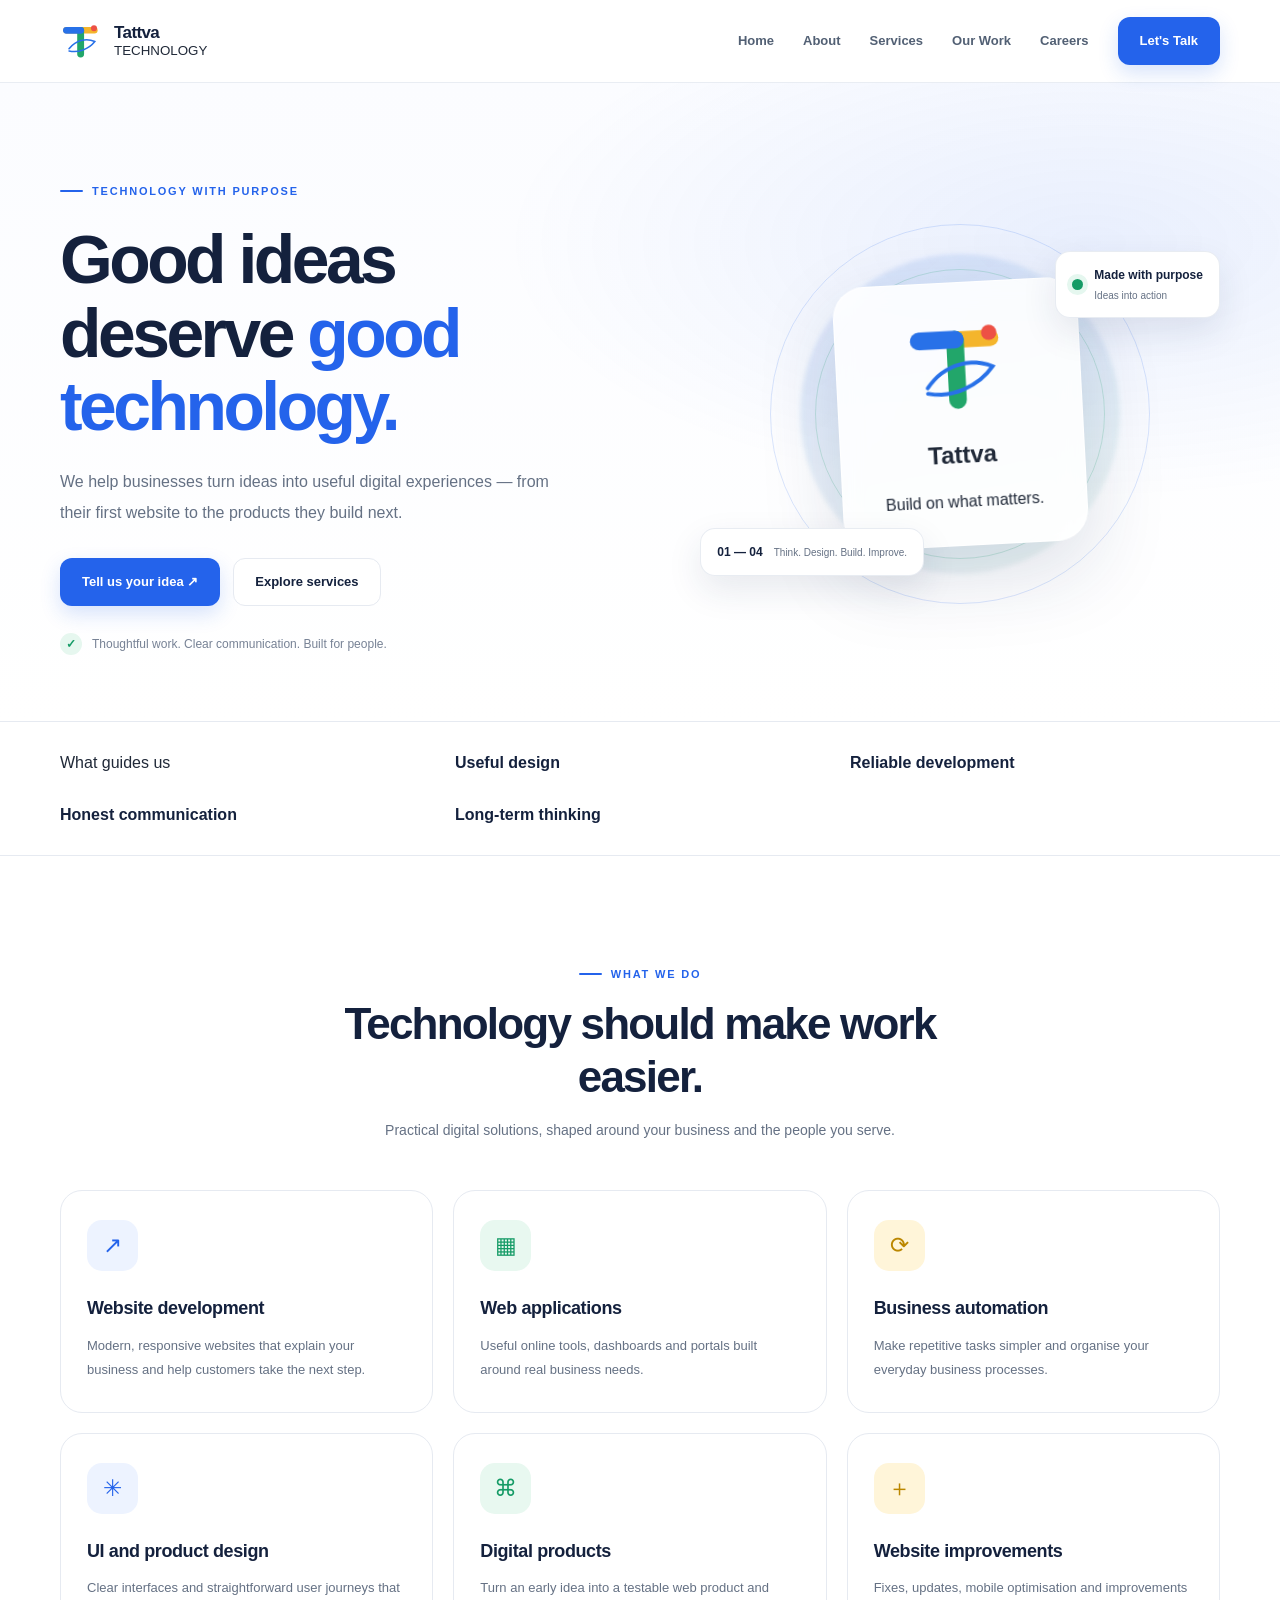
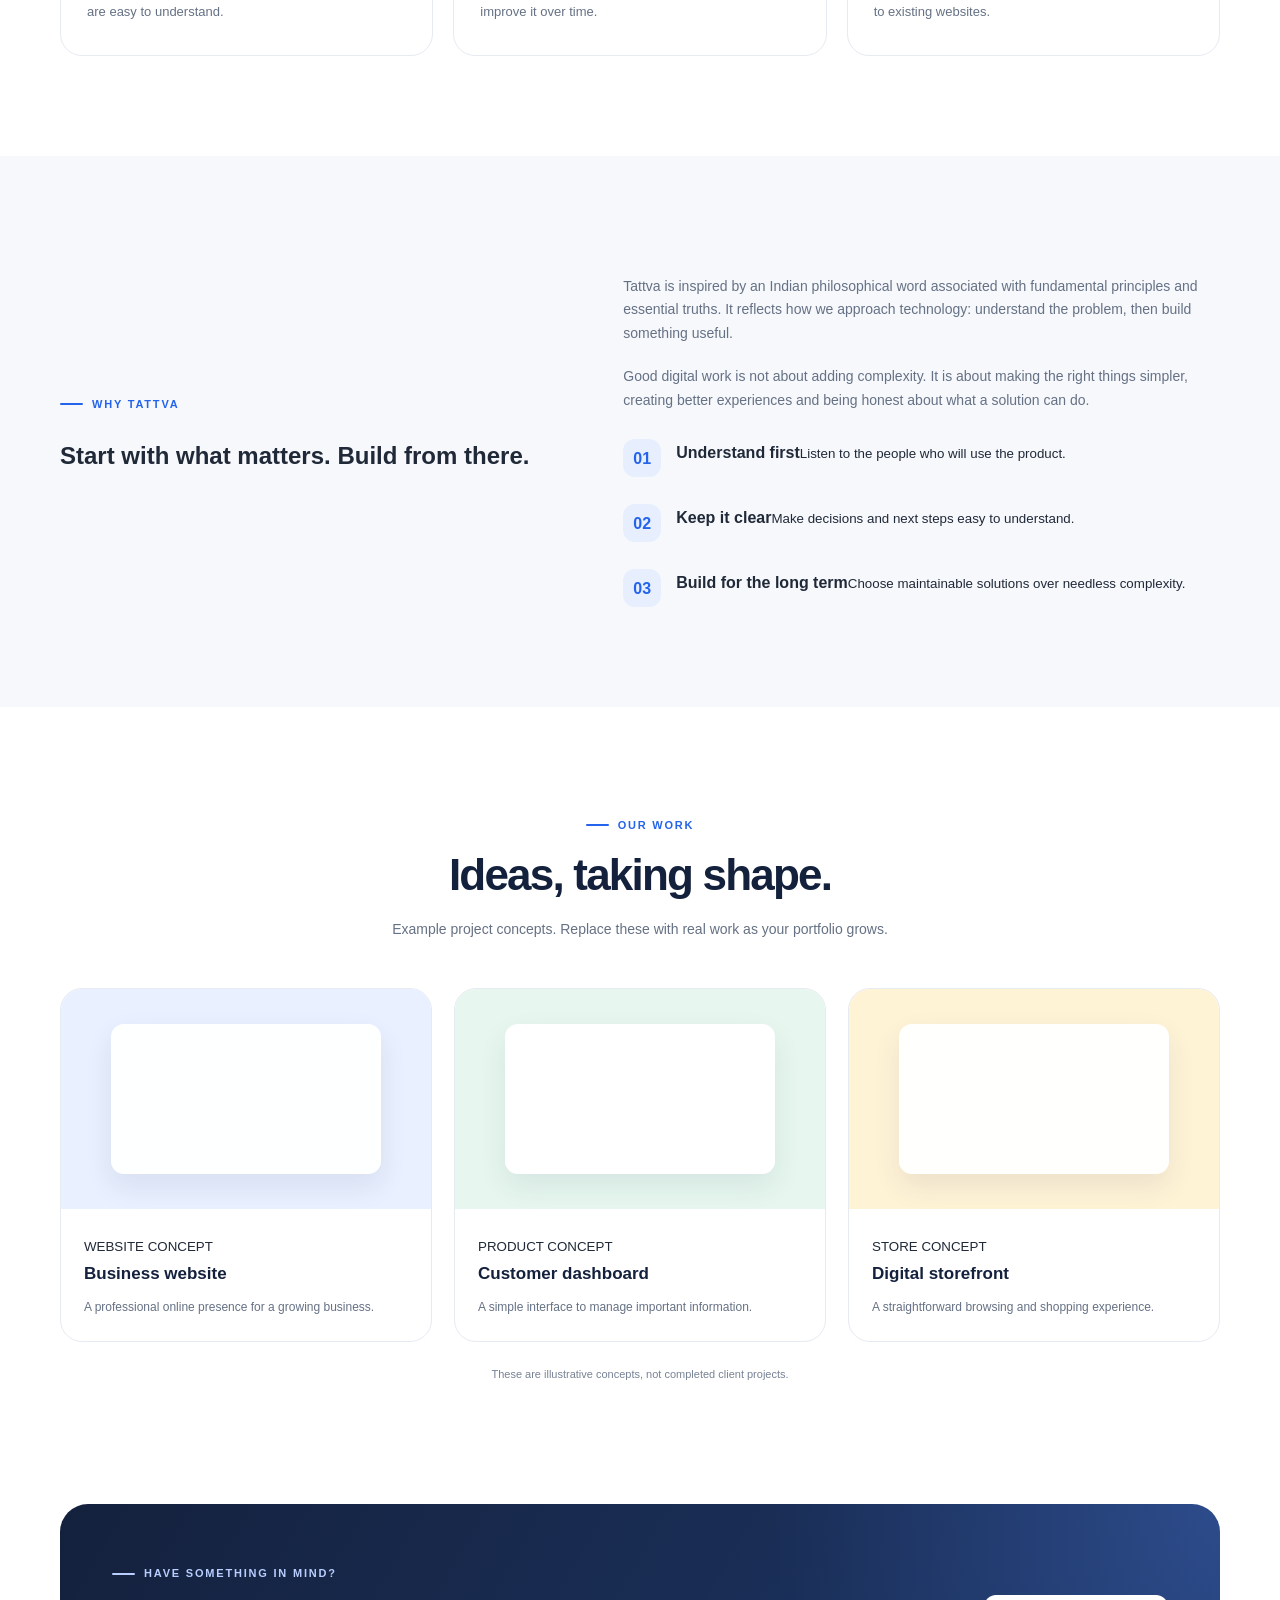
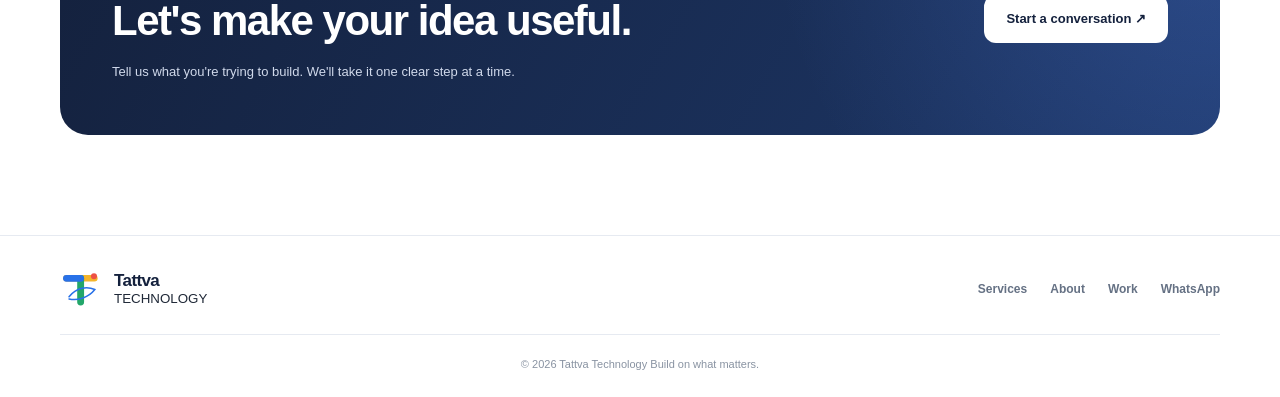
==== index.html @ 2cbcc50c "Add Tattva Technology website and careers page" ====
<!DOCTYPE html>
<html lang="en">
<head>
  <meta charset="UTF-8">
  <meta name="viewport" content="width=device-width, initial-scale=1.0">
  <meta name="theme-color" content="#ffffff">
  <meta name="description" content="Tattva Technology builds thoughtful websites, web applications and digital products.">
  <title>Tattva Technology | Build on what matters</title>
  <link rel="stylesheet" href="css/style.css">
  <script src="js/script.js" defer></script>
</head>
<body>

  <header class="header">
    <div class="container nav">
      <a class="brand" href="#home" aria-label="Tattva Technology home">
        <svg class="logo" viewBox="0 0 100 100" aria-hidden="true">
          <path d="M15 24H80" stroke="#F4B52C" stroke-width="15" stroke-linecap="round"/>
          <path d="M48 24V79" stroke="#22A66A" stroke-width="16" stroke-linecap="round"/>
          <path d="M15 24H48" stroke="#2871E8" stroke-width="16" stroke-linecap="round"/>
          <path d="M21 67C38 44 64 42 81 50C67 68 42 77 21 72" fill="none" stroke="#2871E8" stroke-width="3.5" stroke-linecap="round"/>
          <circle cx="79" cy="19" r="7" fill="#ED5145"/>
        </svg>
        <span class="brand-text">
          <strong>Tattva</strong>
          <small>TECHNOLOGY</small>
        </span>
      </a>

      <button class="menu-button" id="menuButton" aria-expanded="false" aria-controls="navLinks">Menu</button>

      
<nav class="nav-links" id="navLinks" aria-label="Main navigation">
  <a href="index.html">Home</a>
  <a href="about.html">About</a>
  <a href="services.html">Services</a>
  <a href="#work">Our Work</a>
  <a href="./careers.html">Careers</a>
  <a class="button button-blue" href="contact.html">Let's Talk</a>
</nav>

    </div>
  </header>

  <main>
    <section class="hero" id="home">
      <div class="container hero-grid">
        <div class="hero-copy">
          <span class="eyebrow">Technology with purpose</span>
          <h1>Good ideas deserve <span>good technology.</span></h1>
          <p>
            We help businesses turn ideas into useful digital experiences —
            from their first website to the products they build next.
          </p>
          <div class="actions">
            <a class="button button-blue" href="#contact">Tell us your idea ↗</a>
            <a class="button button-light" href="#services">Explore services</a>
          </div>
          <div class="hero-note">Thoughtful work. Clear communication. Built for people.</div>
        </div>

        <div class="brand-art">
          <div class="art-ring ring-one"></div>
          <div class="art-ring ring-two"></div>
          <div class="art-card">
            <svg class="large-logo" viewBox="0 0 100 100" role="img" aria-label="Tattva Technology logo">
              <path d="M15 24H80" stroke="#F4B52C" stroke-width="15" stroke-linecap="round"/>
              <path d="M48 24V79" stroke="#22A66A" stroke-width="16" stroke-linecap="round"/>
              <path d="M15 24H48" stroke="#2871E8" stroke-width="16" stroke-linecap="round"/>
              <path d="M21 67C38 44 64 42 81 50C67 68 42 77 21 72" fill="none" stroke="#2871E8" stroke-width="3.5" stroke-linecap="round"/>
              <circle cx="79" cy="19" r="7" fill="#ED5145"/>
            </svg>
            <h2>Tattva</h2>
            <p>Build on what matters.</p>
          </div>
          <div class="float-card float-top">
            <span class="status-dot"></span>
            <div><strong>Made with purpose</strong><small>Ideas into action</small></div>
          </div>
          <div class="float-card float-bottom">
            <strong>01 — 04</strong>
            <small>Think. Design. Build. Improve.</small>
          </div>
        </div>
      </div>
    </section>

    <section class="values">
      <div class="container values-row">
        <span>What guides us</span>
        <strong>Useful design</strong>
        <strong>Reliable development</strong>
        <strong>Honest communication</strong>
        <strong>Long-term thinking</strong>
      </div>
    </section>

    <section class="section" id="services">
      <div class="container">
        <div class="section-heading">
          <span class="eyebrow">What we do</span>
          <h2>Technology should make work easier.</h2>
          <p>Practical digital solutions, shaped around your business and the people you serve.</p>
        </div>

        <div class="service-grid">
          <article class="service-card">
            <div class="service-icon">↗</div>
            <h3>Website development</h3>
            <p>Modern, responsive websites that explain your business and help customers take the next step.</p>
          </article>
          <article class="service-card">
            <div class="service-icon">▦</div>
            <h3>Web applications</h3>
            <p>Useful online tools, dashboards and portals built around real business needs.</p>
          </article>
          <article class="service-card">
            <div class="service-icon">⟳</div>
            <h3>Business automation</h3>
            <p>Make repetitive tasks simpler and organise your everyday business processes.</p>
          </article>
          <article class="service-card">
            <div class="service-icon">✳</div>
            <h3>UI and product design</h3>
            <p>Clear interfaces and straightforward user journeys that are easy to understand.</p>
          </article>
          <article class="service-card">
            <div class="service-icon">⌘</div>
            <h3>Digital products</h3>
            <p>Turn an early idea into a testable web product and improve it over time.</p>
          </article>
          <article class="service-card">
            <div class="service-icon">＋</div>
            <h3>Website improvements</h3>
            <p>Fixes, updates, mobile optimisation and improvements to existing websites.</p>
          </article>
        </div>
      </div>
    </section>

    <section class="section about-section" id="about">
      <div class="container about-grid">
        <div>
          <span class="eyebrow">Why Tattva</span>
          <h2>Start with what matters. Build from there.</h2>
        </div>
        <div class="about-copy">
          <p>
            Tattva is inspired by an Indian philosophical word associated with
            fundamental principles and essential truths. It reflects how we
            approach technology: understand the problem, then build something useful.
          </p>
          <p>
            Good digital work is not about adding complexity. It is about making
            the right things simpler, creating better experiences and being honest
            about what a solution can do.
          </p>
          <div class="principle">
            <span>01</span><div><strong>Understand first</strong><small>Listen to the people who will use the product.</small></div>
          </div>
          <div class="principle">
            <span>02</span><div><strong>Keep it clear</strong><small>Make decisions and next steps easy to understand.</small></div>
          </div>
          <div class="principle">
            <span>03</span><div><strong>Build for the long term</strong><small>Choose maintainable solutions over needless complexity.</small></div>
          </div>
        </div>
      </div>
    </section>

    <section class="section" id="work">
      <div class="container">
        <div class="section-heading">
          <span class="eyebrow">Our work</span>
          <h2>Ideas, taking shape.</h2>
          <p>Example project concepts. Replace these with real work as your portfolio grows.</p>
        </div>
        <div class="work-grid">
          <article class="work-card">
            <div class="work-preview preview-blue">
              <div class="mock-page"><i></i><i></i><i></i><b></b></div>
            </div>
            <div class="work-copy"><small>WEBSITE CONCEPT</small><h3>Business website</h3><p>A professional online presence for a growing business.</p></div>
          </article>
          <article class="work-card">
            <div class="work-preview preview-green">
              <div class="mock-page"><i></i><i></i><b></b><i></i></div>
            </div>
            <div class="work-copy"><small>PRODUCT CONCEPT</small><h3>Customer dashboard</h3><p>A simple interface to manage important information.</p></div>
          </article>
          <article class="work-card">
            <div class="work-preview preview-gold">
              <div class="mock-page"><i></i><i></i><i></i><b></b></div>
            </div>
            <div class="work-copy"><small>STORE CONCEPT</small><h3>Digital storefront</h3><p>A straightforward browsing and shopping experience.</p></div>
          </article>
        </div>
        <p class="disclaimer">These are illustrative concepts, not completed client projects.</p>
      </div>
    </section>

   <section class="contact-section" id="contact">
  <div class="container contact-panel">
    <div>
      <span class="eyebrow">Have something in mind?</span>
      <h2>Let's make your idea useful.</h2>
      <p>Tell us what you're trying to build. We'll take it one clear step at a time.</p>
    </div>

    <a class="button button-white" href="./contact.html">
      Start a conversation ↗
    </a>
  </div>
</section>

  </main>

  <footer class="footer">
    <div class="container footer-row">
      <a class="brand" href="#home">
        <svg class="logo" viewBox="0 0 100 100" aria-hidden="true">
          <path d="M15 24H80" stroke="#F4B52C" stroke-width="15" stroke-linecap="round"/>
          <path d="M48 24V79" stroke="#22A66A" stroke-width="16" stroke-linecap="round"/>
          <path d="M15 24H48" stroke="#2871E8" stroke-width="16" stroke-linecap="round"/>
          <path d="M21 67C38 44 64 42 81 50C67 68 42 77 21 72" fill="none" stroke="#2871E8" stroke-width="3.5" stroke-linecap="round"/>
          <circle cx="79" cy="19" r="7" fill="#ED5145"/>
        </svg>
        <span class="brand-text"><strong>Tattva</strong><small>TECHNOLOGY</small></span>
      </a>
      <div class="footer-right">
        <a href="#services">Services</a>
        <a href="#about">About</a>
        <a href="#work">Work</a>
        <a id="whatsappLink" href="#">WhatsApp</a>
      </div>
    </div>
    <div class="container copyright">
      <span>© <span id="year"></span> Tattva Technology</span>
      <span>Build on what matters.</span>
    </div>
  </footer>

</body>
</html>
---- css/style.css ----
/* =========================================
   TATTVA TECHNOLOGY
   Premium, responsive website styles
   ========================================= */

:root {
  --navy: #14213d;
  --blue: #2463eb;
  --blue-dark: #1747b8;
  --green: #159b66;
  --yellow: #fbbc05;
  --red: #ea4335;
  --ink: #202938;
  --muted: #657184;
  --light: #f6f8fc;
  --border: #e6eaf1;
  --white: #ffffff;
  --radius: 22px;
  --shadow: 0 18px 55px rgba(24, 42, 77, 0.09);
}

* {
  box-sizing: border-box;
  margin: 0;
  padding: 0;
}

html {
  scroll-behavior: smooth;
  scroll-padding-top: 90px;
}

body {
  font-family: Inter, "Segoe UI", Arial, sans-serif;
  color: var(--ink);
  background: var(--white);
  line-height: 1.7;
  -webkit-font-smoothing: antialiased;
}

body,
button,
a {
  -webkit-tap-highlight-color: transparent;
}

a {
  color: inherit;
  text-decoration: none;
}

button {
  font: inherit;
}

img,
svg {
  max-width: 100%;
}

.container {
  width: min(1160px, calc(100% - 48px));
  margin-inline: auto;
}

/* Header and navigation */

.header {
  position: sticky;
  top: 0;
  z-index: 100;
  background: rgba(255, 255, 255, 0.94);
  border-bottom: 1px solid rgba(230, 234, 241, 0.85);
  backdrop-filter: blur(16px);
}

.nav {
  min-height: 82px;
  display: flex;
  align-items: center;
  justify-content: space-between;
  gap: 24px;
}

.brand {
  display: inline-flex;
  align-items: center;
  gap: 11px;
  flex-shrink: 0;
}

.logo {
  width: 43px;
  height: 43px;
  display: block;
}

.brand-text {
  display: flex;
  flex-direction: column;
  line-height: 1.2;
}

.brand-text strong {
  font-size: 17px;
  font-weight: 750;
  letter-spacing: -0.6px;
  color: var(--navy);
}

.brand-text span {
  margin-top: 4px;
  font-size: 10px;
  letter-spacing: 2.1px;
  color: var(--muted);
  text-transform: uppercase;
}

.nav-links {
  display: flex;
  align-items: center;
  gap: 29px;
}

.nav-links a {
  font-size: 13px;
  font-weight: 600;
  color: #526074;
  transition: color 0.2s ease;
}

.nav-links a:hover {
  color: var(--blue);
}

.nav-links a.button {
  color: var(--white);
}

.menu-button {
  display: none;
  width: 44px;
  height: 44px;
  border: 1px solid var(--border);
  border-radius: 12px;
  background: var(--white);
  color: var(--navy);
  cursor: pointer;
  font-size: 24px;
}

/* Buttons */

.button {
  display: inline-flex;
  align-items: center;
  justify-content: center;
  gap: 9px;
  min-height: 48px;
  padding: 12px 21px;
  border: 1px solid transparent;
  border-radius: 12px;
  font-size: 13px;
  font-weight: 700;
  text-align: center;
  cursor: pointer;
  transition:
    transform 0.2s ease,
    background 0.2s ease,
    box-shadow 0.2s ease;
}

.button:hover {
  transform: translateY(-2px);
}

.button-blue {
  color: var(--white);
  background: var(--blue);
  box-shadow: 0 8px 20px rgba(36, 99, 235, 0.18);
}

.button-blue:hover {
  background: var(--blue-dark);
  box-shadow: 0 12px 26px rgba(36, 99, 235, 0.23);
}

.button-light {
  color: var(--navy);
  background: var(--white);
  border-color: var(--border);
}

.button-light:hover {
  border-color: #b8c8e8;
  background: #f9fbff;
}

/* Hero section */

.hero {
  position: relative;
  overflow: hidden;
  padding: 90px 0 66px;
  background:
    radial-gradient(
      ellipse at 85% 25%,
      rgba(36, 99, 235, 0.09),
      transparent 38%
    ),
    linear-gradient(180deg, #fbfcff 0%, #ffffff 100%);
}

.hero-grid {
  display: grid;
  grid-template-columns: 1.05fr 0.95fr;
  align-items: center;
  gap: 66px;
}

.hero-copy {
  max-width: 590px;
}

.eyebrow {
  display: inline-flex;
  align-items: center;
  gap: 9px;
  margin-bottom: 23px;
  color: var(--blue);
  font-size: 11px;
  font-weight: 800;
  letter-spacing: 1.8px;
  text-transform: uppercase;
}

.eyebrow::before {
  content: "";
  width: 23px;
  height: 2px;
  border-radius: 5px;
  background: var(--blue);
}

.hero-copy h1 {
  max-width: 650px;
  color: var(--navy);
  font-size: clamp(42px, 5.3vw, 69px);
  font-weight: 760;
  line-height: 1.08;
  letter-spacing: -3.5px;
}

.hero-copy h1 span {
  color: var(--blue);
}

.hero-copy > p {
  max-width: 500px;
  margin-top: 24px;
  color: var(--muted);
  font-size: 16px;
  line-height: 1.9;
}

.actions {
  display: flex;
  flex-wrap: wrap;
  gap: 13px;
  margin-top: 30px;
}

.hero-note {
  display: flex;
  align-items: center;
  gap: 10px;
  margin-top: 27px;
  color: #778295;
  font-size: 12px;
}

.hero-note::before {
  content: "✓";
  display: grid;
  place-items: center;
  width: 22px;
  height: 22px;
  border-radius: 50%;
  background: #e6f7ef;
  color: var(--green);
  font-weight: 800;
}

/* Abstract hero artwork */

.brand-art {
  position: relative;
  min-height: 420px;
  display: grid;
  place-items: center;
  isolation: isolate;
}

.brand-art::before {
  content: "";
  position: absolute;
  z-index: -2;
  width: 320px;
  height: 320px;
  border-radius: 50%;
  background: linear-gradient(
    145deg,
    rgba(36, 99, 235, 0.12),
    rgba(21, 155, 102, 0.07)
  );
  filter: blur(2px);
}

.art-ring {
  position: absolute;
  border: 1px solid rgba(36, 99, 235, 0.16);
  border-radius: 50%;
}

.ring-one {
  width: 380px;
  height: 380px;
}

.ring-two {
  width: 290px;
  height: 290px;
  border-color: rgba(21, 155, 102, 0.18);
}

.art-card {
  position: relative;
  z-index: 2;
  width: 245px;
  min-height: 245px;
  display: flex;
  flex-direction: column;
  align-items: center;
  justify-content: center;
  gap: 12px;
  padding: 30px;
  border: 1px solid rgba(255, 255, 255, 0.85);
  border-radius: 32px;
  background: rgba(255, 255, 255, 0.87);
  box-shadow: 0 28px 80px rgba(27, 49, 92, 0.15);
  backdrop-filter: blur(14px);
  transform: rotate(-3deg);
}

.large-logo {
  width: 110px;
  height: 110px;
}

.art-card strong {
  color: var(--navy);
  font-size: 21px;
  letter-spacing: -0.7px;
}

.art-card > span {
  color: var(--muted);
  font-size: 11px;
  letter-spacing: 1px;
  text-transform: uppercase;
}

.float-card {
  position: absolute;
  z-index: 3;
  display: flex;
  align-items: center;
  gap: 11px;
  padding: 13px 16px;
  border: 1px solid rgba(230, 234, 241, 0.9);
  border-radius: 15px;
  background: var(--white);
  box-shadow: 0 14px 35px rgba(27, 49, 92, 0.1);
}

.float-card strong {
  display: block;
  color: var(--navy);
  font-size: 12px;
}

.float-card small {
  display: block;
  margin-top: 2px;
  color: var(--muted);
  font-size: 10px;
}

.float-top {
  top: 47px;
  right: 0;
}

.float-bottom {
  bottom: 48px;
  left: 0;
}

.status-dot {
  width: 11px;
  height: 11px;
  flex-shrink: 0;
  border-radius: 50%;
  background: var(--green);
  box-shadow: 0 0 0 5px #e5f7ef;
}

/* Values strip */

.values {
  border-top: 1px solid var(--border);
  border-bottom: 1px solid var(--border);
  background: #fff;
}

.values-row {
  display: grid;
  grid-template-columns: repeat(3, 1fr);
  gap: 25px;
  padding: 27px 0;
}

.values-row > div {
  display: flex;
  align-items: center;
  justify-content: center;
  gap: 11px;
  color: var(--muted);
  font-size: 12px;
  font-weight: 600;
}

.values-row > div + div {
  border-left: 1px solid var(--border);
}

.values-row strong {
  color: var(--navy);
}

/* Shared section styles */

.section {
  padding: 100px 0;
}

.section-heading {
  max-width: 660px;
  margin: 0 auto 47px;
  text-align: center;
}

.section-heading .eyebrow {
  margin-bottom: 14px;
}

.section-heading h2 {
  color: var(--navy);
  font-size: clamp(30px, 4vw, 44px);
  line-height: 1.2;
  letter-spacing: -1.8px;
}

.section-heading > p {
  max-width: 560px;
  margin: 16px auto 0;
  color: var(--muted);
  font-size: 14px;
}

/* Services */

.service-grid {
  display: grid;
  grid-template-columns: repeat(3, minmax(0, 1fr));
  gap: 20px;
}

.service-card {
  padding: 29px 26px 30px;
  border: 1px solid var(--border);
  border-radius: var(--radius);
  background: var(--white);
  transition:
    transform 0.25s ease,
    box-shadow 0.25s ease,
    border-color 0.25s ease;
}

.service-card:hover {
  transform: translateY(-5px);
  border-color: #d5e0f7;
  box-shadow: var(--shadow);
}

.service-icon {
  width: 51px;
  height: 51px;
  display: grid;
  place-items: center;
  margin-bottom: 22px;
  border-radius: 15px;
  background: #edf3ff;
  color: var(--blue);
  font-size: 23px;
}

.service-card:nth-child(3n + 2) .service-icon {
  color: var(--green);
  background: #e8f8f0;
}

.service-card:nth-child(3n) .service-icon {
  color: #bb8700;
  background: #fff5d9;
}

.service-card h3 {
  margin-bottom: 10px;
  color: var(--navy);
  font-size: 18px;
  letter-spacing: -0.4px;
}

.service-card p {
  color: var(--muted);
  font-size: 13px;
  line-height: 1.85;
}

/* About section */

.about-section {
  background: var(--light);
}

.about-grid {
  display: grid;
  grid-template-columns: 0.9fr 1.1fr;
  align-items: center;
  gap: 75px;
}

.about-copy .eyebrow {
  margin-bottom: 15px;
}

.about-copy h2 {
  color: var(--navy);
  font-size: clamp(32px, 4vw, 47px);
  line-height: 1.18;
  letter-spacing: -2px;
}

.about-copy > p {
  margin-top: 19px;
  color: var(--muted);
  font-size: 14px;
}

.principle {
  display: flex;
  align-items: flex-start;
  gap: 15px;
  margin-top: 27px;
}

.principle > span {
  width: 38px;
  height: 38px;
  display: grid;
  place-items: center;
  flex-shrink: 0;
  border-radius: 12px;
  background: #e7efff;
  color: var(--blue);
  font-weight: 800;
}

.principle h3 {
  color: var(--navy);
  font-size: 14px;
}

.principle p {
  margin-top: 4px;
  color: var(--muted);
  font-size: 12px;
}

/* Portfolio / concept previews */

.work-grid {
  display: grid;
  grid-template-columns: repeat(3, minmax(0, 1fr));
  gap: 22px;
}

.work-card {
  overflow: hidden;
  border: 1px solid var(--border);
  border-radius: var(--radius);
  background: var(--white);
  transition: transform 0.25s ease, box-shadow 0.25s ease;
}

.work-card:hover {
  transform: translateY(-5px);
  box-shadow: var(--shadow);
}

.work-preview {
  min-height: 220px;
  display: grid;
  place-items: center;
  padding: 24px;
}

.preview-blue {
  background: #e9f0ff;
}

.preview-green {
  background: #e7f7ef;
}

.preview-gold {
  background: #fff3d6;
}

.mock-page {
  width: 100%;
  max-width: 270px;
  min-height: 150px;
  padding: 18px;
  border: 1px solid rgba(255, 255, 255, 0.8);
  border-radius: 13px;
  background: rgba(255, 255, 255, 0.94);
  box-shadow: 0 12px 28px rgba(30, 50, 90, 0.09);
}

.mock-page > span {
  display: block;
  width: 38%;
  height: 6px;
  margin-bottom: 13px;
  border-radius: 6px;
  background: #cbd7ed;
}

.mock-page > strong {
  display: block;
  max-width: 190px;
  color: var(--navy);
  font-size: 19px;
  line-height: 1.3;
}

.mock-page > p {
  margin-top: 8px;
  color: var(--muted);
  font-size: 10px;
}

.mock-page > div {
  width: 85px;
  height: 22px;
  margin-top: 16px;
  border-radius: 6px;
  background: var(--blue);
}

.preview-green .mock-page > div {
  background: var(--green);
}

.preview-gold .mock-page > div {
  background: #e7a900;
}

.work-copy {
  padding: 23px;
}

.work-copy h3 {
  color: var(--navy);
  font-size: 17px;
}

.work-copy p {
  margin-top: 8px;
  color: var(--muted);
  font-size: 12px;
  line-height: 1.8;
}

.disclaimer {
  margin-top: 23px;
  color: #778295;
  font-size: 11px;
  text-align: center;
}

/* Contact call-to-action */

.contact-section {
  padding: 20px 0 100px;
}

.contact-panel {
  position: relative;
  overflow: hidden;
  display: flex;
  align-items: center;
  justify-content: space-between;
  gap: 35px;
  padding: 52px;
  border-radius: 28px;
  background:
    radial-gradient(
      circle at 100% 0%,
      rgba(94, 143, 255, 0.25),
      transparent 38%
    ),
    linear-gradient(120deg, #14213d, #1d3768);
}

.contact-panel > div:first-child {
  max-width: 620px;
}

.contact-panel .eyebrow {
  color: #b8ceff;
  margin-bottom: 13px;
}

.contact-panel .eyebrow::before {
  background: #b8ceff;
}

.contact-panel h2 {
  color: var(--white);
  font-size: clamp(29px, 4vw, 42px);
  line-height: 1.2;
  letter-spacing: -1.5px;
}

.contact-panel p {
  margin-top: 14px;
  color: #d0d9eb;
  font-size: 13px;
}

.button-white {
  flex-shrink: 0;
  color: var(--navy);
  background: var(--white);
}

.button-white:hover {
  background: #eef3ff;
}

/* Footer */

.footer {
  padding: 32px 0 24px;
  border-top: 1px solid var(--border);
  background: #fff;
}

.footer-row {
  display: flex;
  align-items: center;
  justify-content: space-between;
  gap: 25px;
}

.footer-right {
  display: flex;
  flex-wrap: wrap;
  gap: 23px;
}

.footer-right a {
  color: var(--muted);
  font-size: 12px;
  font-weight: 600;
}

.footer-right a:hover {
  color: var(--blue);
}

.copyright {
  margin-top: 23px;
  padding-top: 20px;
  border-top: 1px solid var(--border);
  color: #8993a2;
  font-size: 11px;
  text-align: center;
}

/* Keyboard accessibility */

a:focus-visible,
button:focus-visible {
  outline: 3px solid rgba(36, 99, 235, 0.5);
  outline-offset: 4px;
}

/* Tablet */

@media (max-width: 900px) {
  .nav-links {
    gap: 17px;
  }

  .hero {
    padding-top: 68px;
  }

  .hero-grid {
    gap: 30px;
  }

  .hero-copy h1 {
    font-size: clamp(40px, 6vw, 57px);
    letter-spacing: -2.5px;
  }

  .brand-art {
    min-height: 360px;
  }

  .ring-one {
    width: 310px;
    height: 310px;
  }

  .ring-two {
    width: 240px;
    height: 240px;
  }

  .art-card {
    width: 210px;
    min-height: 210px;
  }

  .large-logo {
    width: 85px;
    height: 85px;
  }

  .service-grid,
  .work-grid {
    grid-template-columns: repeat(2, minmax(0, 1fr));
  }

  .about-grid {
    gap: 40px;
  }

  .contact-panel {
    padding: 38px;
  }
}

/* Mobile navigation and layout */

@media (max-width: 680px) {
  .container {
    width: min(100% - 34px, 520px);
  }

  .nav {
    min-height: 72px;
  }

  .brand {
    gap: 8px;
  }

  .logo {
    width: 38px;
    height: 38px;
  }

  .brand-text strong {
    font-size: 15px;
  }

  .brand-text span {
    font-size: 9px;
    letter-spacing: 1.5px;
  }

  .menu-button {
    display: grid;
    place-items: center;
  }

  .nav-links {
    position: absolute;
    top: calc(100% + 1px);
    left: 0;
    right: 0;
    display: none;
    align-items: stretch;
    gap: 0;
    padding: 10px 22px 20px;
    border-bottom: 1px solid var(--border);
    background: var(--white);
    box-shadow: 0 18px 24px rgba(24, 42, 77, 0.07);
  }

  .nav-links.open {
    display: flex;
    flex-direction: column;
  }

  .nav-links a {
    padding: 13px 3px;
    border-bottom: 1px solid #f0f2f7;
  }

  .nav-links a.button {
    margin-top: 12px;
    padding: 12px 18px;
    border-bottom: 0;
  }

  .hero {
    padding: 57px 0 48px;
  }

  .hero-grid {
    grid-template-columns: 1fr;
    gap: 28px;
  }

  .hero-copy h1 {
    font-size: clamp(40px, 11vw, 56px);
    letter-spacing: -2.5px;
  }

  .hero-copy > p {
    font-size: 14px;
  }

  .actions {
    gap: 10px;
  }

  .actions .button {
    flex: 1 1 auto;
  }

  .brand-art {
    min-height: 330px;
    margin-top: 5px;
  }

  .ring-one {
    width: 290px;
    height: 290px;
  }

  .ring-two {
    width: 225px;
    height: 225px;
  }

  .art-card {
    width: 190px;
    min-height: 190px;
    padding: 22px;
  }

  .large-logo {
    width: 76px;
    height: 76px;
  }

  .float-top {
    top: 25px;
    right: 0;
  }

  .float-bottom {
    bottom: 24px;
    left: 0;
  }

  .float-card {
    padding: 10px 12px;
  }

  .values-row {
    grid-template-columns: 1fr;
    gap: 0;
    padding: 8px 0;
  }

  .values-row > div {
    justify-content: flex-start;
    padding: 13px 3px;
  }

  .values-row > div + div {
    border-top: 1px solid var(--border);
    border-left: 0;
  }

  .section {
    padding: 70px 0;
  }

  .section-heading {
    margin-bottom: 32px;
    text-align: left;
  }

  .section-heading > p {
    margin-left: 0;
  }

  .service-grid,
  .work-grid {
    grid-template-columns: 1fr;
    gap: 15px;
  }

  .service-card {
    padding: 24px;
  }

  .service-icon {
    margin-bottom: 17px;
  }

  .about-grid {
    grid-template-columns: 1fr;
    gap: 25px;
  }

  .about-copy h2 {
    font-size: 36px;
  }

  .work-preview {
    min-height: 205px;
  }

  .contact-section {
    padding: 0 0 70px;
  }

  .contact-panel {
    align-items: flex-start;
    flex-direction: column;
    gap: 25px;
    padding: 30px 24px;
    border-radius: 22px;
  }

  .contact-panel h2 {
    font-size: 32px;
  }

  .footer-row {
    align-items: flex-start;
    flex-direction: column;
  }

  .footer-right {
    gap: 15px 22px;
  }
}

/* Small phones */

@media (max-width: 380px) {
  .container {
    width: calc(100% - 26px);
  }

  .brand-text strong {
    font-size: 14px;
  }

  .hero-copy h1 {
    font-size: 38px;
  }

  .actions {
    flex-direction: column;
  }

  .actions .button {
    width: 100%;
  }

  .brand-art {
    transform: scale(0.92);
    margin-inline: -12px;
  }
}

/* Respect reduced-motion settings */

@media (prefers-reduced-motion: reduce) {
  *,
  *::before,
  *::after {
    scroll-behavior: auto !important;
    transition-duration: 0.01ms !important;
    animation-duration: 0.01ms !important;
  }
}

/* Tattva Technology logo and header fix */
.site-header .nav-container {
  display: flex;
  align-items: center;
  justify-content: space-between;
  gap: 24px;
  flex-wrap: wrap;
}

.site-header .logo {
  display: inline-flex;
  align-items: center;
  gap: 10px;
  flex-shrink: 0;
  text-decoration: none;
  font-size: 21px;
  font-weight: 750;
  line-height: 1.2;
  color: #17233c;
}

.site-header .logo svg {
  display: block;
  flex-shrink: 0;
}

.site-header .nav-links {
  display: flex;
  align-items: center;
  justify-content: flex-end;
  gap: 26px;
}
.hero-actions {
  display: flex;
  align-items: center;
  flex-wrap: wrap;
  gap: 12px;
}

@media (max-width: 600px) {
  .hero-actions {
    align-items: stretch;
    gap: 10px;
  }

  .hero-actions .button {
    display: inline-flex;
    justify-content: center;
    align-items: center;
    max-width: 100%;
    box-sizing: border-box;
  }
}
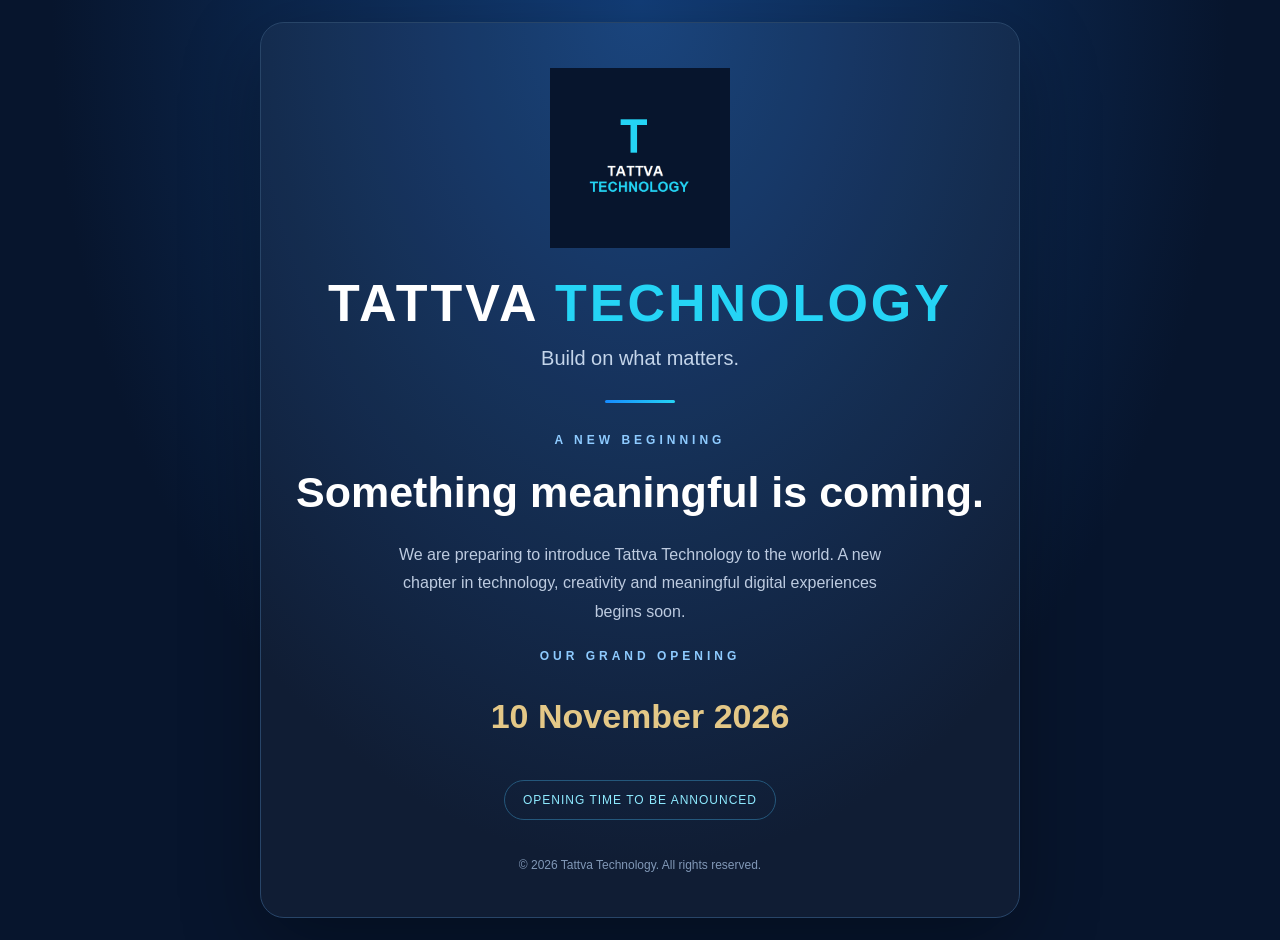
==== commit b2ea2b66: "Fix Coming Soon deployment" ====
--- a/index.html
+++ b/index.html
@@ -1,245 +1,156 @@
-
-<!DOCTYPE html>
+﻿<!DOCTYPE html>
 <html lang="en">
 <head>
   <meta charset="UTF-8">
   <meta name="viewport" content="width=device-width, initial-scale=1.0">
-  <meta name="theme-color" content="#ffffff">
-  <meta name="description" content="Tattva Technology builds thoughtful websites, web applications and digital products.">
-  <title>Tattva Technology | Build on what matters</title>
-  <link rel="stylesheet" href="css/style.css">
-  <script src="js/script.js" defer></script>
+  <meta name="theme-color" content="#07152d">
+  <meta name="robots" content="noindex, nofollow">
+  <title>Coming Soon | Tattva Technology</title>
+  <meta name="description" content="Tattva Technology — Build on what matters. Grand opening on 10 November 2026.">
+
+  <link rel="icon" type="image/png" href="/assets/tattva-logo.png">
+
+  <style>
+    * { box-sizing: border-box; }
+
+    body {
+      margin: 0;
+      min-height: 100vh;
+      display: grid;
+      place-items: center;
+      padding: 22px;
+      font-family: Arial, Helvetica, sans-serif;
+      color: #fff;
+      background: radial-gradient(ellipse at top, #123e79, #07152d 65%);
+    }
+
+    .card {
+      width: 100%;
+      max-width: 760px;
+      padding: 45px 25px;
+      text-align: center;
+      border: 1px solid #284568;
+      border-radius: 24px;
+      background: rgba(255,255,255,.035);
+      box-shadow: 0 25px 80px rgba(0,0,0,.3);
+    }
+
+    .logo {
+      display: block;
+      width: min(100%, 300px);
+      height: 180px;
+      object-fit: contain;
+      margin: 0 auto 25px;
+    }
+
+    .brand {
+      margin: 0;
+      font-size: clamp(32px, 7vw, 52px);
+      letter-spacing: 3px;
+    }
+
+    .brand span { color: #25d4f5; }
+
+    .tagline {
+      color: #c4d5ea;
+      font-size: 20px;
+      margin-top: 14px;
+    }
+
+    .line {
+      width: 70px;
+      height: 3px;
+      margin: 30px auto;
+      background: linear-gradient(90deg, #168bff, #25d4f5);
+      border-radius: 5px;
+    }
+
+    .label {
+      color: #8ecbff;
+      text-transform: uppercase;
+      letter-spacing: 4px;
+      font-size: 12px;
+      font-weight: bold;
+    }
+
+    h2 {
+      margin: 20px 0;
+      font-size: clamp(27px, 6vw, 43px);
+      line-height: 1.2;
+    }
+
+    .date {
+      color: #e4c887;
+      font-size: clamp(24px, 5vw, 34px);
+      font-weight: bold;
+    }
+
+    .description {
+      max-width: 500px;
+      margin: 22px auto;
+      color: #bdcbe0;
+      line-height: 1.8;
+    }
+
+    .status {
+      display: inline-block;
+      margin-top: 10px;
+      padding: 12px 18px;
+      border: 1px solid #24577b;
+      border-radius: 50px;
+      color: #8eeaff;
+      font-size: 12px;
+      letter-spacing: 1px;
+    }
+
+    footer {
+      margin-top: 38px;
+      color: #8198b7;
+      font-size: 12px;
+    }
+
+    @media (max-width: 480px) {
+      .card { padding: 35px 18px; }
+      .logo { height: 140px; }
+    }
+  </style>
 </head>
+
 <body>
+  <main class="card">
+    <img
+      class="logo"
+      src="/assets/tattva-logo.png"
+      alt="Tattva Technology logo"
+      onerror="this.style.display='none'"
+    >
 
-  <header class="header">
-    <div class="container nav">
-      <a class="brand" href="#home" aria-label="Tattva Technology home">
-        <svg class="logo" viewBox="0 0 100 100" aria-hidden="true">
-          <path d="M15 24H80" stroke="#F4B52C" stroke-width="15" stroke-linecap="round"/>
-          <path d="M48 24V79" stroke="#22A66A" stroke-width="16" stroke-linecap="round"/>
-          <path d="M15 24H48" stroke="#2871E8" stroke-width="16" stroke-linecap="round"/>
-          <path d="M21 67C38 44 64 42 81 50C67 68 42 77 21 72" fill="none" stroke="#2871E8" stroke-width="3.5" stroke-linecap="round"/>
-          <circle cx="79" cy="19" r="7" fill="#ED5145"/>
-        </svg>
-        <span class="brand-text">
-          <strong>Tattva</strong>
-          <small>TECHNOLOGY</small>
-        </span>
-      </a>
+    <h1 class="brand">TATTVA <span>TECHNOLOGY</span></h1>
+    <p class="tagline">Build on what matters.</p>
 
-      <button class="menu-button" id="menuButton" aria-expanded="false" aria-controls="navLinks">Menu</button>
+    <div class="line"></div>
 
-      
-<nav class="nav-links" id="navLinks" aria-label="Main navigation">
-  <a href="index.html">Home</a>
-  <a href="about.html">About</a>
-  <a href="services.html">Services</a>
-  <a href="#work">Our Work</a>
-  <a href="./careers.html">Careers</a>
-  <a class="button button-blue" href="contact.html">Let's Talk</a>
-</nav>
+    <p class="label">A new beginning</p>
+    <h2>Something meaningful is coming.</h2>
 
-    </div>
-  </header>
+    <p class="description">
+      We are preparing to introduce Tattva Technology to the world.
+      A new chapter in technology, creativity and meaningful digital
+      experiences begins soon.
+    </p>
 
-  <main>
-    <section class="hero" id="home">
-      <div class="container hero-grid">
-        <div class="hero-copy">
-          <span class="eyebrow">Technology with purpose</span>
-          <h1>Good ideas deserve <span>good technology.</span></h1>
-          <p>
-            We help businesses turn ideas into useful digital experiences —
-            from their first website to the products they build next.
-          </p>
-          <div class="actions">
-            <a class="button button-blue" href="#contact">Tell us your idea ↗</a>
-            <a class="button button-light" href="#services">Explore services</a>
-          </div>
-          <div class="hero-note">Thoughtful work. Clear communication. Built for people.</div>
-        </div>
+    <p class="label">Our Grand Opening</p>
+    <p class="date">10 November 2026</p>
 
-        <div class="brand-art">
-          <div class="art-ring ring-one"></div>
-          <div class="art-ring ring-two"></div>
-          <div class="art-card">
-            <svg class="large-logo" viewBox="0 0 100 100" role="img" aria-label="Tattva Technology logo">
-              <path d="M15 24H80" stroke="#F4B52C" stroke-width="15" stroke-linecap="round"/>
-              <path d="M48 24V79" stroke="#22A66A" stroke-width="16" stroke-linecap="round"/>
-              <path d="M15 24H48" stroke="#2871E8" stroke-width="16" stroke-linecap="round"/>
-              <path d="M21 67C38 44 64 42 81 50C67 68 42 77 21 72" fill="none" stroke="#2871E8" stroke-width="3.5" stroke-linecap="round"/>
-              <circle cx="79" cy="19" r="7" fill="#ED5145"/>
-            </svg>
-            <h2>Tattva</h2>
-            <p>Build on what matters.</p>
-          </div>
-          <div class="float-card float-top">
-            <span class="status-dot"></span>
-            <div><strong>Made with purpose</strong><small>Ideas into action</small></div>
-          </div>
-          <div class="float-card float-bottom">
-            <strong>01 — 04</strong>
-            <small>Think. Design. Build. Improve.</small>
-          </div>
-        </div>
-      </div>
-    </section>
+    <div class="status">OPENING TIME TO BE ANNOUNCED</div>
 
-    <section class="values">
-      <div class="container values-row">
-        <span>What guides us</span>
-        <strong>Useful design</strong>
-        <strong>Reliable development</strong>
-        <strong>Honest communication</strong>
-        <strong>Long-term thinking</strong>
-      </div>
-    </section>
-
-    <section class="section" id="services">
-      <div class="container">
-        <div class="section-heading">
-          <span class="eyebrow">What we do</span>
-          <h2>Technology should make work easier.</h2>
-          <p>Practical digital solutions, shaped around your business and the people you serve.</p>
-        </div>
-
-        <div class="service-grid">
-          <article class="service-card">
-            <div class="service-icon">↗</div>
-            <h3>Website development</h3>
-            <p>Modern, responsive websites that explain your business and help customers take the next step.</p>
-          </article>
-          <article class="service-card">
-            <div class="service-icon">▦</div>
-            <h3>Web applications</h3>
-            <p>Useful online tools, dashboards and portals built around real business needs.</p>
-          </article>
-          <article class="service-card">
-            <div class="service-icon">⟳</div>
-            <h3>Business automation</h3>
-            <p>Make repetitive tasks simpler and organise your everyday business processes.</p>
-          </article>
-          <article class="service-card">
-            <div class="service-icon">✳</div>
-            <h3>UI and product design</h3>
-            <p>Clear interfaces and straightforward user journeys that are easy to understand.</p>
-          </article>
-          <article class="service-card">
-            <div class="service-icon">⌘</div>
-            <h3>Digital products</h3>
-            <p>Turn an early idea into a testable web product and improve it over time.</p>
-          </article>
-          <article class="service-card">
-            <div class="service-icon">＋</div>
-            <h3>Website improvements</h3>
-            <p>Fixes, updates, mobile optimisation and improvements to existing websites.</p>
-          </article>
-        </div>
-      </div>
-    </section>
-
-    <section class="section about-section" id="about">
-      <div class="container about-grid">
-        <div>
-          <span class="eyebrow">Why Tattva</span>
-          <h2>Start with what matters. Build from there.</h2>
-        </div>
-        <div class="about-copy">
-          <p>
-            Tattva is inspired by an Indian philosophical word associated with
-            fundamental principles and essential truths. It reflects how we
-            approach technology: understand the problem, then build something useful.
-          </p>
-          <p>
-            Good digital work is not about adding complexity. It is about making
-            the right things simpler, creating better experiences and being honest
-            about what a solution can do.
-          </p>
-          <div class="principle">
-            <span>01</span><div><strong>Understand first</strong><small>Listen to the people who will use the product.</small></div>
-          </div>
-          <div class="principle">
-            <span>02</span><div><strong>Keep it clear</strong><small>Make decisions and next steps easy to understand.</small></div>
-          </div>
-          <div class="principle">
-            <span>03</span><div><strong>Build for the long term</strong><small>Choose maintainable solutions over needless complexity.</small></div>
-          </div>
-        </div>
-      </div>
-    </section>
-
-    <section class="section" id="work">
-      <div class="container">
-        <div class="section-heading">
-          <span class="eyebrow">Our work</span>
-          <h2>Ideas, taking shape.</h2>
-          <p>Example project concepts. Replace these with real work as your portfolio grows.</p>
-        </div>
-        <div class="work-grid">
-          <article class="work-card">
-            <div class="work-preview preview-blue">
-              <div class="mock-page"><i></i><i></i><i></i><b></b></div>
-            </div>
-            <div class="work-copy"><small>WEBSITE CONCEPT</small><h3>Business website</h3><p>A professional online presence for a growing business.</p></div>
-          </article>
-          <article class="work-card">
-            <div class="work-preview preview-green">
-              <div class="mock-page"><i></i><i></i><b></b><i></i></div>
-            </div>
-            <div class="work-copy"><small>PRODUCT CONCEPT</small><h3>Customer dashboard</h3><p>A simple interface to manage important information.</p></div>
-          </article>
-          <article class="work-card">
-            <div class="work-preview preview-gold">
-              <div class="mock-page"><i></i><i></i><i></i><b></b></div>
-            </div>
-            <div class="work-copy"><small>STORE CONCEPT</small><h3>Digital storefront</h3><p>A straightforward browsing and shopping experience.</p></div>
-          </article>
-        </div>
-        <p class="disclaimer">These are illustrative concepts, not completed client projects.</p>
-      </div>
-    </section>
-
-   <section class="contact-section" id="contact">
-  <div class="container contact-panel">
-    <div>
-      <span class="eyebrow">Have something in mind?</span>
-      <h2>Let's make your idea useful.</h2>
-      <p>Tell us what you're trying to build. We'll take it one clear step at a time.</p>
-    </div>
-
-    <a class="button button-white" href="./contact.html">
-      Start a conversation ↗
-    </a>
-  </div>
-</section>
-
+    <footer>
+      &copy; <span id="year"></span> Tattva Technology. All rights reserved.
+    </footer>
   </main>
 
-  <footer class="footer">
-    <div class="container footer-row">
-      <a class="brand" href="#home">
-        <svg class="logo" viewBox="0 0 100 100" aria-hidden="true">
-          <path d="M15 24H80" stroke="#F4B52C" stroke-width="15" stroke-linecap="round"/>
-          <path d="M48 24V79" stroke="#22A66A" stroke-width="16" stroke-linecap="round"/>
-          <path d="M15 24H48" stroke="#2871E8" stroke-width="16" stroke-linecap="round"/>
-          <path d="M21 67C38 44 64 42 81 50C67 68 42 77 21 72" fill="none" stroke="#2871E8" stroke-width="3.5" stroke-linecap="round"/>
-          <circle cx="79" cy="19" r="7" fill="#ED5145"/>
-        </svg>
-        <span class="brand-text"><strong>Tattva</strong><small>TECHNOLOGY</small></span>
-      </a>
-      <div class="footer-right">
-        <a href="#services">Services</a>
-        <a href="#about">About</a>
-        <a href="#work">Work</a>
-        <a id="whatsappLink" href="#">WhatsApp</a>
-      </div>
-    </div>
-    <div class="container copyright">
-      <span>© <span id="year"></span> Tattva Technology</span>
-      <span>Build on what matters.</span>
-    </div>
-  </footer>
-
+  <script>
+    document.getElementById("year").textContent = new Date().getFullYear();
+  </script>
 </body>
 </html>
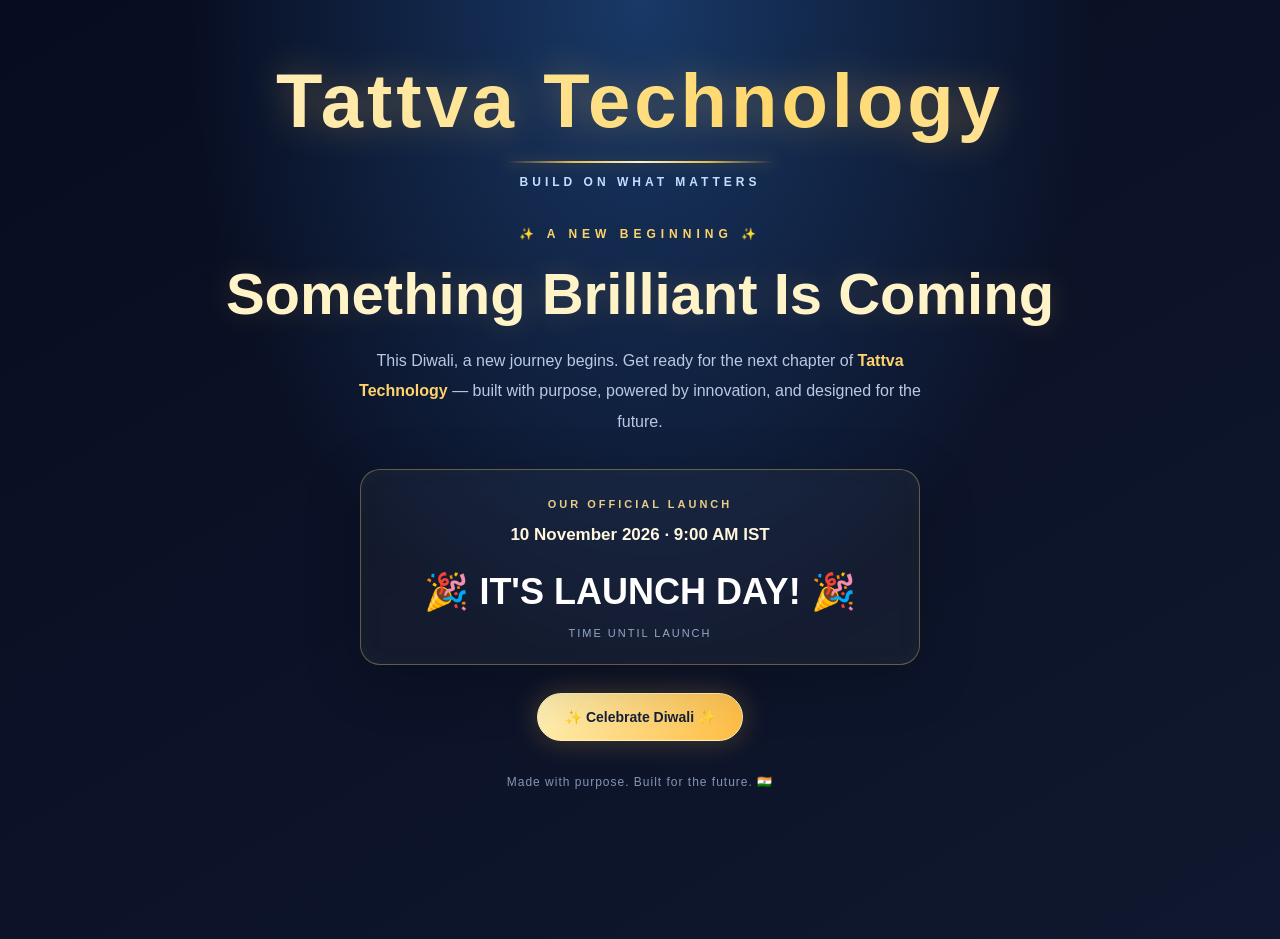
==== commit 36e2a9c6: "Update Tattva Technology launch page" ====
--- a/index.html
+++ b/index.html
@@ -1,156 +1,490 @@
-﻿<!DOCTYPE html>
+﻿
+<!DOCTYPE html>
 <html lang="en">
 <head>
-  <meta charset="UTF-8">
-  <meta name="viewport" content="width=device-width, initial-scale=1.0">
-  <meta name="theme-color" content="#07152d">
-  <meta name="robots" content="noindex, nofollow">
-  <title>Coming Soon | Tattva Technology</title>
-  <meta name="description" content="Tattva Technology — Build on what matters. Grand opening on 10 November 2026.">
-
-  <link rel="icon" type="image/png" href="/assets/tattva-logo.png">
-
-  <style>
-    * { box-sizing: border-box; }
-
-    body {
-      margin: 0;
-      min-height: 100vh;
-      display: grid;
-      place-items: center;
-      padding: 22px;
-      font-family: Arial, Helvetica, sans-serif;
-      color: #fff;
-      background: radial-gradient(ellipse at top, #123e79, #07152d 65%);
-    }
-
-    .card {
-      width: 100%;
-      max-width: 760px;
-      padding: 45px 25px;
-      text-align: center;
-      border: 1px solid #284568;
-      border-radius: 24px;
-      background: rgba(255,255,255,.035);
-      box-shadow: 0 25px 80px rgba(0,0,0,.3);
-    }
-
-    .logo {
-      display: block;
-      width: min(100%, 300px);
-      height: 180px;
-      object-fit: contain;
-      margin: 0 auto 25px;
-    }
-
-    .brand {
-      margin: 0;
-      font-size: clamp(32px, 7vw, 52px);
-      letter-spacing: 3px;
-    }
-
-    .brand span { color: #25d4f5; }
-
-    .tagline {
-      color: #c4d5ea;
-      font-size: 20px;
-      margin-top: 14px;
-    }
-
-    .line {
-      width: 70px;
-      height: 3px;
-      margin: 30px auto;
-      background: linear-gradient(90deg, #168bff, #25d4f5);
-      border-radius: 5px;
-    }
-
-    .label {
-      color: #8ecbff;
-      text-transform: uppercase;
-      letter-spacing: 4px;
-      font-size: 12px;
-      font-weight: bold;
-    }
-
-    h2 {
-      margin: 20px 0;
-      font-size: clamp(27px, 6vw, 43px);
-      line-height: 1.2;
-    }
-
-    .date {
-      color: #e4c887;
-      font-size: clamp(24px, 5vw, 34px);
-      font-weight: bold;
-    }
-
-    .description {
-      max-width: 500px;
-      margin: 22px auto;
-      color: #bdcbe0;
-      line-height: 1.8;
-    }
-
-    .status {
-      display: inline-block;
-      margin-top: 10px;
-      padding: 12px 18px;
-      border: 1px solid #24577b;
-      border-radius: 50px;
-      color: #8eeaff;
-      font-size: 12px;
-      letter-spacing: 1px;
-    }
-
-    footer {
-      margin-top: 38px;
-      color: #8198b7;
-      font-size: 12px;
-    }
-
-    @media (max-width: 480px) {
-      .card { padding: 35px 18px; }
-      .logo { height: 140px; }
-    }
-  </style>
+<meta charset="UTF-8">
+<meta name="viewport" content="width=device-width, initial-scale=1.0">
+<meta name="theme-color" content="#070d20">
+<meta name="description" content="Tattva Technology — a brilliant new beginning this Diwali.">
+<title>Tattva Technology | Diwali Launch</title>
+
+<style>
+* {
+  box-sizing: border-box;
+  margin: 0;
+  padding: 0;
+}
+
+:root {
+  --gold: #ffd36b;
+  --navy: #070d20;
+}
+
+body {
+  min-height: 100vh;
+  overflow-x: hidden;
+  background:
+    radial-gradient(ellipse at top, #193967 0%, transparent 50%),
+    linear-gradient(150deg, #070d20, #10182f);
+  color: white;
+  font-family: "Segoe UI", Arial, sans-serif;
+}
+
+#fireworks {
+  position: fixed;
+  inset: 0;
+  width: 100%;
+  height: 100%;
+  pointer-events: none;
+  z-index: 1;
+}
+
+.page {
+  min-height: 100vh;
+  padding: 55px 20px 150px;
+  display: flex;
+  flex-direction: column;
+  justify-content: center;
+  align-items: center;
+  position: relative;
+  z-index: 2;
+  text-align: center;
+}
+
+/* FULL BRAND NAME */
+
+.brand {
+  width: 100%;
+  animation: reveal 1.3s ease-out both;
+}
+
+.brand-name {
+  font-family: "Trebuchet MS", "Segoe UI", sans-serif;
+  font-size: clamp(34px, 7vw, 76px);
+  font-weight: 900;
+  line-height: 1.2;
+  letter-spacing: clamp(0px, 0.45vw, 4px);
+  overflow-wrap: anywhere;
+  background: linear-gradient(
+    110deg,
+    #fff9dc,
+    #ffd76a,
+    #ffffff,
+    #dca32e,
+    #fff0b0
+  );
+  background-size: 250% auto;
+  background-clip: text;
+  -webkit-background-clip: text;
+  color: transparent;
+  filter: drop-shadow(0 0 18px #ffbf4a55);
+  animation: shimmer 5s linear infinite;
+}
+
+.brand-line {
+  width: min(270px, 65%);
+  height: 2px;
+  margin: 15px auto 12px;
+  background: linear-gradient(
+    90deg,
+    transparent,
+    #e7b84e,
+    #fff4c8,
+    #e7b84e,
+    transparent
+  );
+  box-shadow: 0 0 15px #ffc95770;
+}
+
+.tagline {
+  color: #c4ddff;
+  font-size: 12px;
+  font-weight: 600;
+  letter-spacing: 4px;
+  text-transform: uppercase;
+}
+
+.eyebrow {
+  margin-top: 38px;
+  color: var(--gold);
+  font-size: 12px;
+  letter-spacing: 5px;
+  font-weight: 700;
+}
+
+h1 {
+  max-width: 850px;
+  margin-top: 20px;
+  font-size: clamp(30px, 5.4vw, 58px);
+  line-height: 1.15;
+  color: #fff3c8;
+  text-shadow: 0 0 30px #ffc45b30;
+}
+
+.intro {
+  max-width: 590px;
+  margin-top: 18px;
+  color: #bac9e2;
+  font-size: 16px;
+  line-height: 1.9;
+}
+
+.highlight {
+  color: var(--gold);
+  font-weight: 700;
+}
+
+/* COUNTDOWN */
+
+.launch-card {
+  width: min(100%, 560px);
+  margin-top: 32px;
+  padding: 25px 20px;
+  border: 1px solid #e9c36a60;
+  border-radius: 20px;
+  background: #ffffff09;
+  box-shadow: 0 15px 60px #0003, inset 0 0 25px #ffd56a08;
+  backdrop-filter: blur(8px);
+}
+
+.launch-label {
+  color: #e9cc8a;
+  font-size: 11px;
+  font-weight: 700;
+  letter-spacing: 3px;
+  line-height: 1.8;
+}
+
+.launch-date {
+  margin-top: 10px;
+  color: #fff7de;
+  font-size: 17px;
+  font-weight: 700;
+}
+
+#countdown {
+  margin-top: 20px;
+  color: white;
+  font-size: clamp(22px, 4.5vw, 36px);
+  font-weight: 800;
+  font-variant-numeric: tabular-nums;
+  line-height: 1.5;
+}
+
+.caption {
+  margin-top: 8px;
+  color: #95a8c9;
+  font-size: 11px;
+  letter-spacing: 2px;
+}
+
+button {
+  margin-top: 28px;
+  padding: 15px 27px;
+  border: 1px solid #fff0b8;
+  border-radius: 50px;
+  background: linear-gradient(110deg, #fff0b4, #ffbd43);
+  color: #14203b;
+  font-size: 14px;
+  font-weight: 800;
+  cursor: pointer;
+  box-shadow: 0 0 28px #ffbd4340;
+  transition: transform .25s, box-shadow .25s;
+}
+
+button:hover {
+  transform: translateY(-3px);
+  box-shadow: 0 0 38px #ffbd4375;
+}
+
+button:focus-visible {
+  outline: 3px solid white;
+  outline-offset: 5px;
+}
+
+footer {
+  margin-top: 34px;
+  color: #8495b5;
+  font-size: 12px;
+  letter-spacing: 1px;
+}
+.flame {
+  position: absolute;
+  z-index: 2;
+  bottom: 25px;
+  left: 50%;
+  width: 24px;
+  height: 43px;
+  transform: translateX(-50%);
+  transform-origin: 50% 100%;
+  border-radius: 55% 45% 50% 50%;
+  background: radial-gradient(
+    ellipse at 50% 72%,
+    #ffffff 0%,
+    #fff9b2 18%,
+    #ffcf35 42%,
+    #ff8117 68%,
+    #ff4b00 82%,
+    transparent 84%
+  );
+  filter: drop-shadow(0 0 9px #ffb52e);
+  animation: flameFlicker .22s ease-in-out infinite alternate;
+}
+
+.flame::after {
+  content: "";
+  position: absolute;
+  width: 9px;
+  height: 22px;
+  bottom: 1px;
+  left: 7px;
+  border-radius: 50%;
+  background: linear-gradient(to top, #fff3a1, #ffffff);
+  box-shadow: 0 0 10px #fff7d1;
+  animation: innerFlame .3s ease-in-out infinite alternate;
+}
+
+@keyframes flameFlicker {
+  0% {
+    transform: translateX(-50%) rotate(-11deg) scale(.82, .92);
+  }
+  50% {
+    transform: translateX(-47%) rotate(7deg) scale(1.12, 1.08);
+  }
+  100% {
+    transform: translateX(-53%) rotate(-5deg) scale(.94, 1.18);
+  }
+}
+
+@keyframes innerFlame {
+  from { opacity: .65; transform: scaleY(.8); }
+  to { opacity: 1; transform: scaleY(1.15); }
+}
+
+
+
+/* FALLING GOLD SPARKLES */
+
+.star {
+  position: fixed;
+  top: -12px;
+  width: 3px;
+  height: 3px;
+  border-radius: 50%;
+  background: #ffe7a2;
+  box-shadow: 0 0 10px #ffc94a;
+  pointer-events: none;
+  z-index: 1;
+  animation: fall linear forwards;
+}
+
+@keyframes fall {
+  to {
+    transform: translateY(110vh);
+    opacity: 0;
+  }
+}
+
+/* FIRECRACKER BURSTS */
+
+@keyframes shimmer {
+  to { background-position: 250% center; }
+}
+
+@keyframes reveal {
+  from { opacity: 0; transform: translateY(18px) scale(.97); }
+  to { opacity: 1; transform: translateY(0) scale(1); }
+}
+
+@media (max-width: 480px) {
+  .page {
+    padding: 45px 16px 125px;
+  }
+
+  .eyebrow {
+    letter-spacing: 3px;
+  }
+
+  .launch-card {
+    padding: 21px 12px;
+  }
+
+  .launch-label {
+    letter-spacing: 1.5px;
+  }
+
+  
+}
+
+@media (prefers-reduced-motion: reduce) {
+  .brand-name, .brand, .flame, .flame::after, .diya {
+    animation-duration: 1s !important;
+  }
+}
+</style>
 </head>
 
 <body>
-  <main class="card">
-    <img
-      class="logo"
-      src="/assets/tattva-logo.png"
-      alt="Tattva Technology logo"
-      onerror="this.style.display='none'"
-    >
-
-    <h1 class="brand">TATTVA <span>TECHNOLOGY</span></h1>
-    <p class="tagline">Build on what matters.</p>
-
-    <div class="line"></div>
-
-    <p class="label">A new beginning</p>
-    <h2>Something meaningful is coming.</h2>
-
-    <p class="description">
-      We are preparing to introduce Tattva Technology to the world.
-      A new chapter in technology, creativity and meaningful digital
-      experiences begins soon.
-    </p>
-
-    <p class="label">Our Grand Opening</p>
-    <p class="date">10 November 2026</p>
-
-    <div class="status">OPENING TIME TO BE ANNOUNCED</div>
-
-    <footer>
-      &copy; <span id="year"></span> Tattva Technology. All rights reserved.
-    </footer>
-  </main>
-
-  <script>
-    document.getElementById("year").textContent = new Date().getFullYear();
-  </script>
+<canvas id="fireworks" aria-hidden="true"></canvas>
+
+<main class="page">
+  <header class="brand">
+    <div class="brand-name">Tattva Technology</div>
+    <div class="brand-line"></div>
+    <div class="tagline">Build on What Matters</div>
+  </header>
+
+  <div class="eyebrow">✨ A NEW BEGINNING ✨</div>
+
+  <h1>Something Brilliant Is Coming</h1>
+
+  <p class="intro">
+    This Diwali, a new journey begins.
+    Get ready for the next chapter of
+    <span class="highlight">Tattva Technology</span> —
+    built with purpose, powered by innovation,
+    and designed for the future.
+  </p>
+
+  <section class="launch-card" aria-label="Launch countdown">
+    <div class="launch-label">OUR OFFICIAL LAUNCH</div>
+    <div class="launch-date">10 November 2026 · 9:00 AM IST</div>
+    <div id="countdown" role="timer">Loading countdown...</div>
+    <div class="caption">TIME UNTIL LAUNCH</div>
+  </section>
+
+  <button id="celebrate">✨ Celebrate Diwali ✨</button>
+
+  <footer>Made with purpose. Built for the future. 🇮🇳</footer>
+</main>
+
+
+
+<script>
+/* LIVE COUNTDOWN */
+const countdown = document.getElementById("countdown");
+const launchTime = new Date("2026-11-10T09:00:00+05:30").getTime();
+
+function updateCountdown() {
+  const remaining = launchTime - Date.now();
+
+  if (remaining <= 0) {
+    countdown.textContent = "🎉 IT'S LAUNCH DAY! 🎉";
+    return;
+  }
+
+  const days = Math.floor(remaining / 86400000);
+  const hours = Math.floor((remaining % 86400000) / 3600000);
+  const minutes = Math.floor((remaining % 3600000) / 60000);
+  const seconds = Math.floor((remaining % 60000) / 1000);
+
+  countdown.textContent =
+    `${days}d  ${String(hours).padStart(2, "0")}h  ` +
+    `${String(minutes).padStart(2, "0")}m  ` +
+    `${String(seconds).padStart(2, "0")}s`;
+}
+
+updateCountdown();
+setInterval(updateCountdown, 1000);
+
+/* FIRECRACKER PARTICLE ANIMATION */
+const canvas = document.getElementById("fireworks");
+const ctx = canvas.getContext("2d");
+let particles = [];
+let animationFrame = null;
+let canvasWidth = 0;
+let canvasHeight = 0;
+
+function resizeCanvas() {
+  const ratio = Math.min(window.devicePixelRatio || 1, 2);
+  canvasWidth = window.innerWidth;
+  canvasHeight = window.innerHeight;
+  canvas.width = canvasWidth * ratio;
+  canvas.height = canvasHeight * ratio;
+  ctx.setTransform(ratio, 0, 0, ratio, 0, 0);
+}
+
+window.addEventListener("resize", resizeCanvas);
+resizeCanvas();
+
+const colors = ["#ffd166", "#ff7b00", "#ffffff", "#42c9ff", "#ff4fa3"];
+
+function firecracker(x, y) {
+  for (let i = 0; i < 65; i++) {
+    const angle = Math.random() * Math.PI * 2;
+    const speed = 1.2 + Math.random() * 4.5;
+
+    particles.push({
+      x, y,
+      vx: Math.cos(angle) * speed,
+      vy: Math.sin(angle) * speed,
+      life: 55 + Math.random() * 25,
+      maxLife: 80,
+      size: 1.5 + Math.random() * 2.5,
+      color: colors[Math.floor(Math.random() * colors.length)]
+    });
+  }
+
+  if (particles.length > 1000) particles = particles.slice(-1000);
+  if (animationFrame === null) animateFireworks();
+}
+
+function animateFireworks() {
+  ctx.clearRect(0, 0, canvasWidth, canvasHeight);
+  particles = particles.filter(p => p.life > 0);
+
+  for (const p of particles) {
+    p.x += p.vx;
+    p.y += p.vy;
+    p.vy += .025;
+    p.vx *= .985;
+    p.vy *= .985;
+    p.life--;
+
+    ctx.globalAlpha = Math.max(0, p.life / p.maxLife);
+    ctx.fillStyle = p.color;
+    ctx.shadowBlur = 12;
+    ctx.shadowColor = p.color;
+    ctx.beginPath();
+    ctx.arc(p.x, p.y, p.size, 0, Math.PI * 2);
+    ctx.fill();
+  }
+
+  ctx.globalAlpha = 1;
+  ctx.shadowBlur = 0;
+
+  if (particles.length > 0) {
+    animationFrame = requestAnimationFrame(animateFireworks);
+  } else {
+    cancelAnimationFrame(animationFrame);
+    animationFrame = null;
+    ctx.clearRect(0, 0, canvasWidth, canvasHeight);
+  }
+}
+
+document.getElementById("celebrate").addEventListener("click", () => {
+  firecracker(canvasWidth * .23, canvasHeight * .32);
+  setTimeout(() => firecracker(canvasWidth * .77, canvasHeight * .30), 180);
+  setTimeout(() => firecracker(canvasWidth * .50, canvasHeight * .48), 350);
+});
+
+/* FALLING GOLD SPARKLES */
+function createStar() {
+  const star = document.createElement("span");
+  star.className = "star";
+  star.style.left = Math.random() * 100 + "vw";
+  star.style.opacity = .3 + Math.random() * .7;
+  star.style.animationDuration = (4 + Math.random() * 5) + "s";
+
+  document.body.appendChild(star);
+  setTimeout(() => star.remove(), 9500);
+}
+
+for (let i = 0; i < 24; i++) {
+  setTimeout(createStar, i * 180);
+}
+
+setInterval(createStar, 450);
+</script>
 </body>
 </html>
